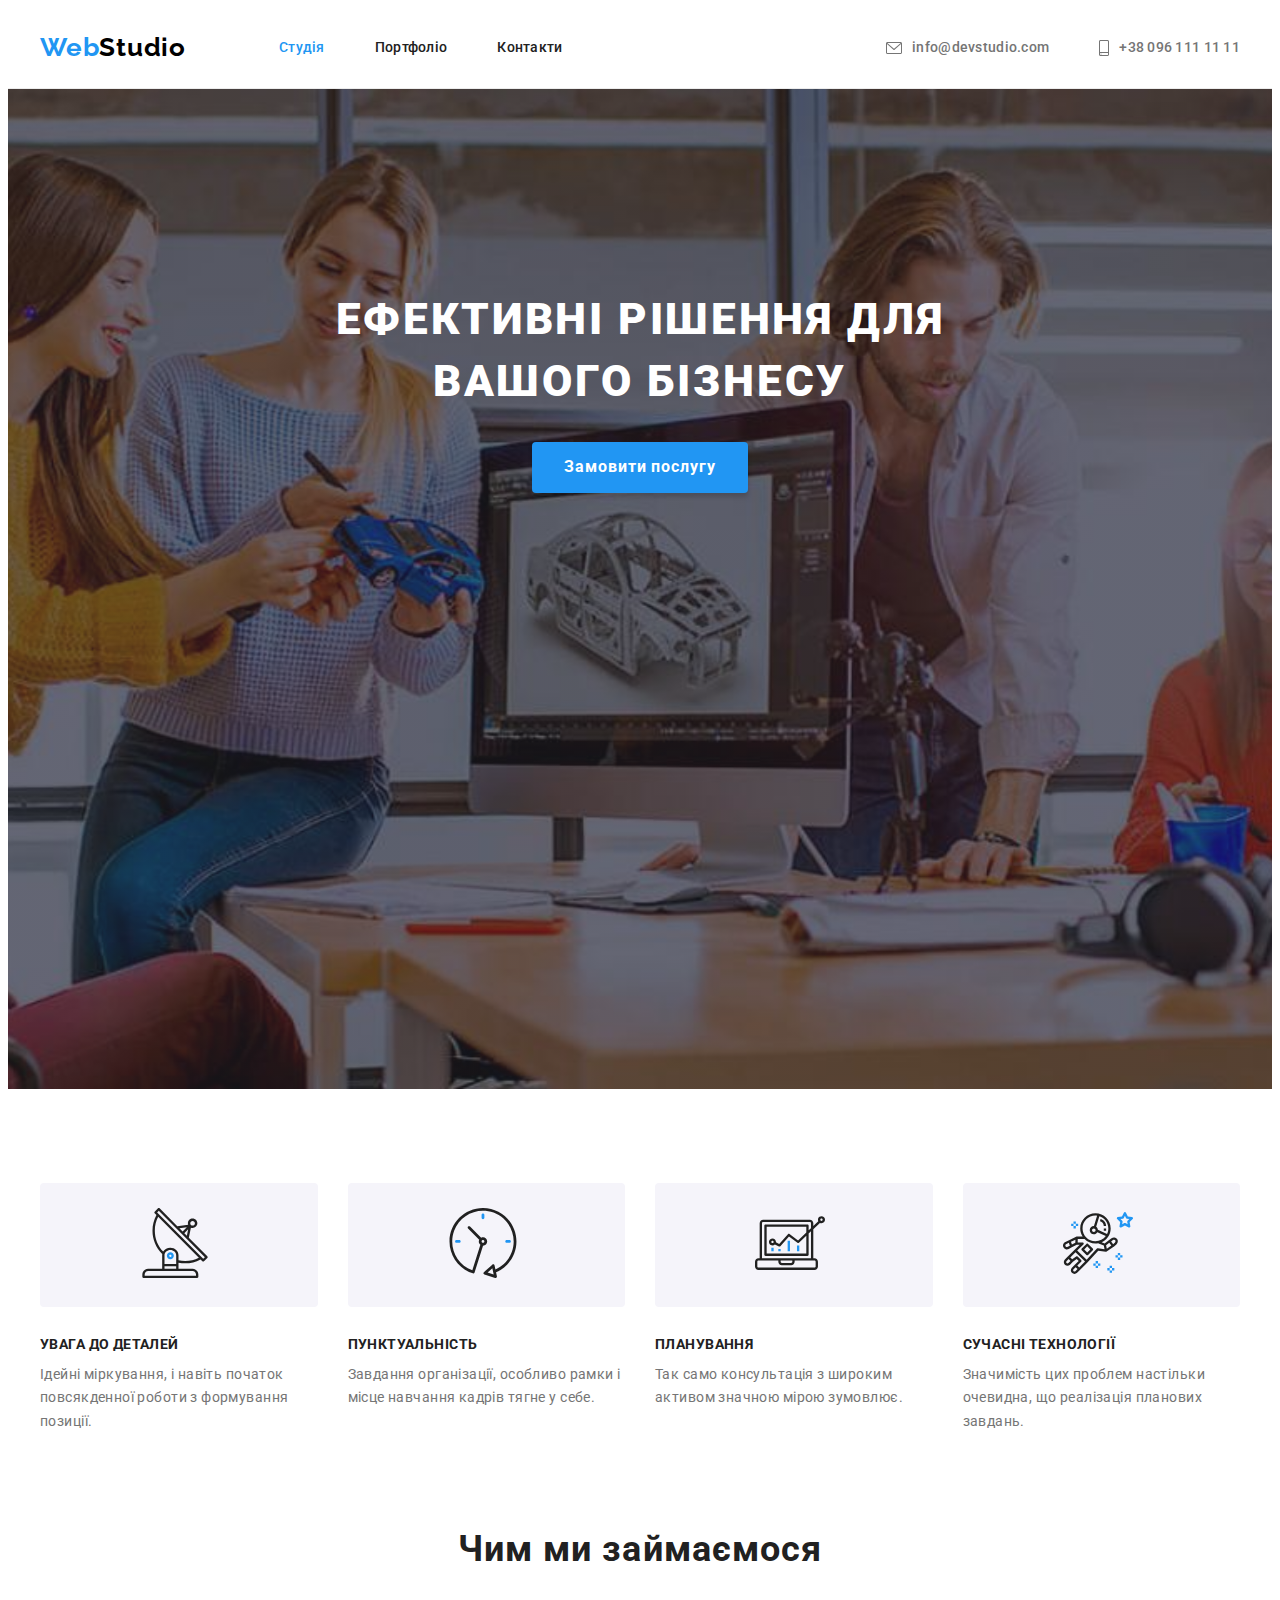
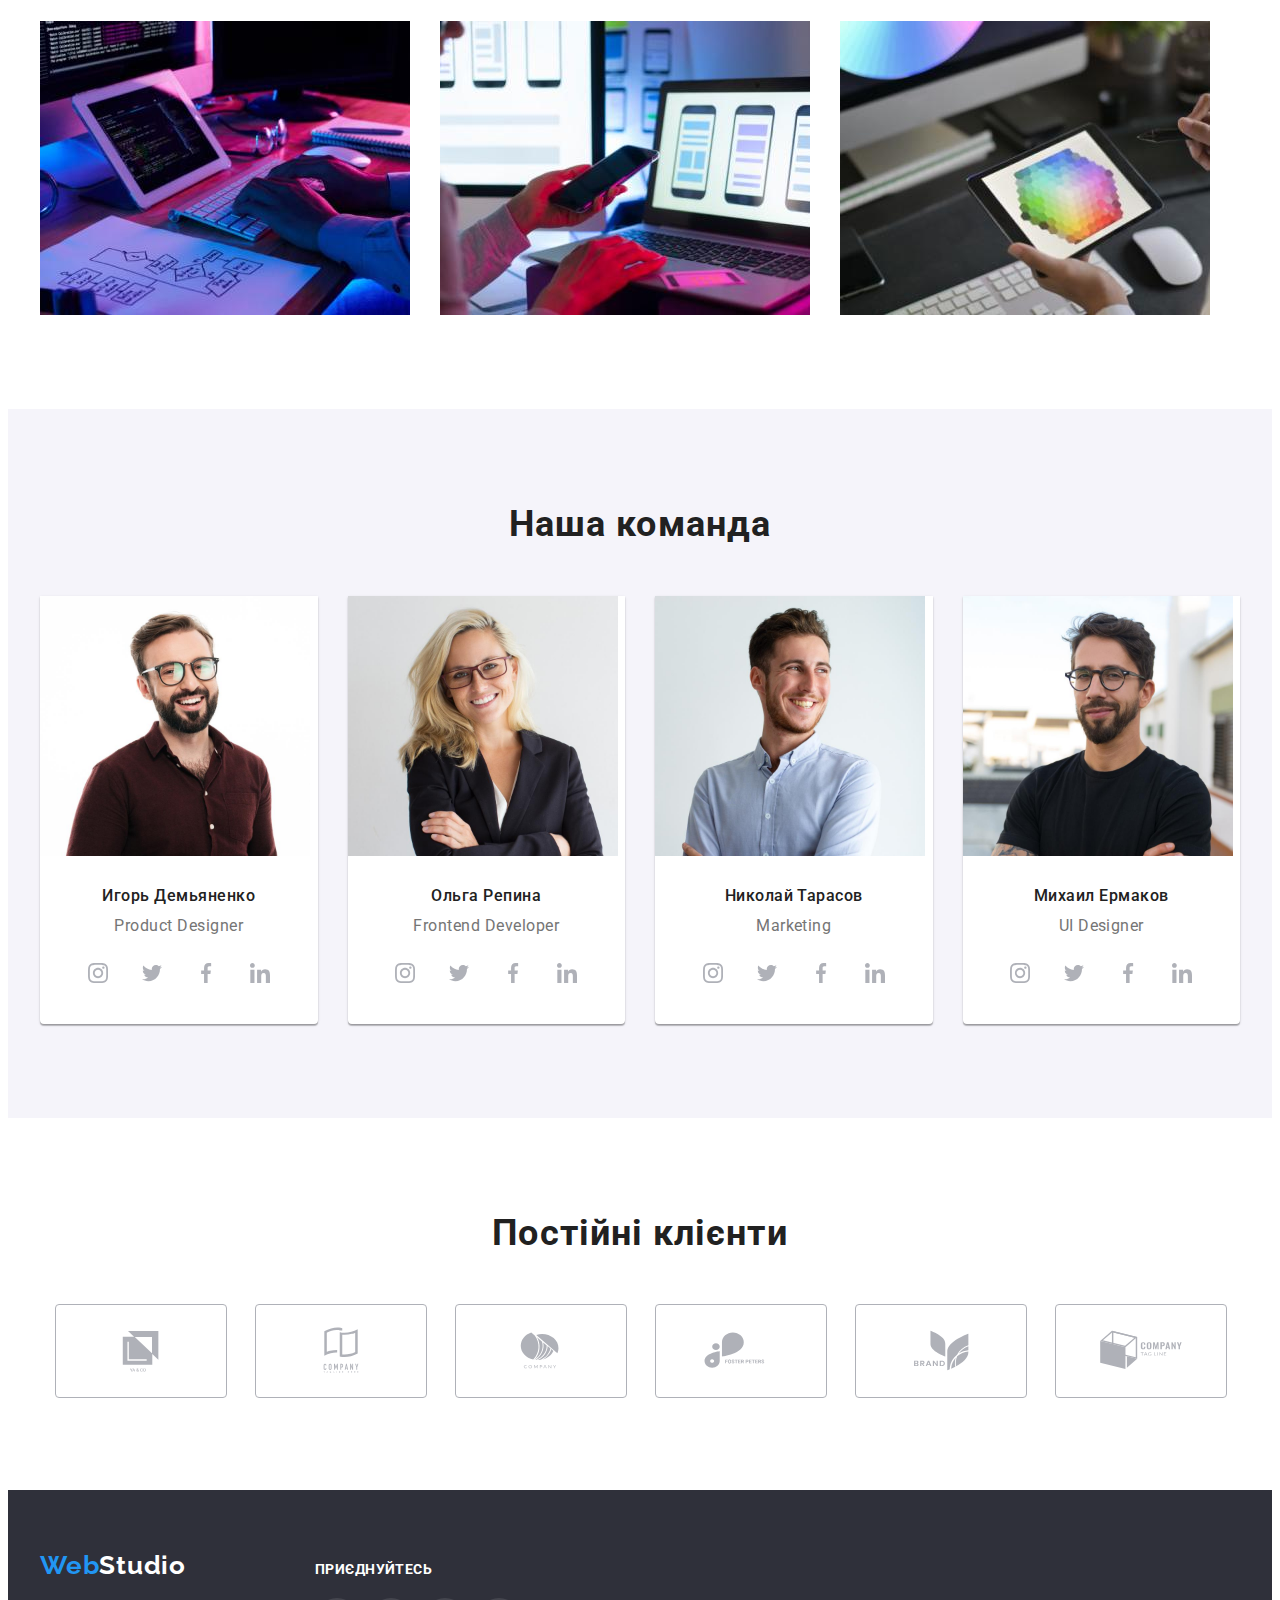
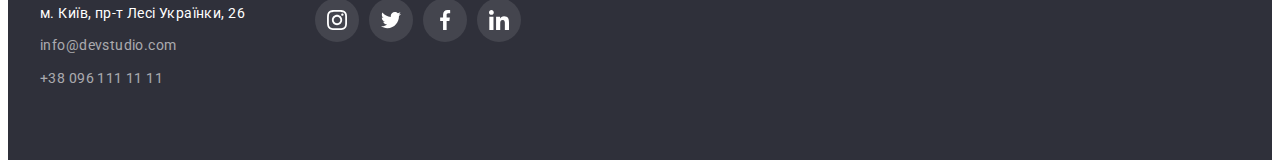
==== index.html @ 6645aae7 "create html+css" ====
<!DOCTYPE html>
<html lang="uk">
  <head>
    <meta charset="UTF-8" />
    <meta http-equiv="X-UA-Compatible" content="IE=edge" />
    <meta name="viewport" content="width=device-width, initial-scale=1.0" />
    <title>Веб студия</title>
    <link rel="preconnect" href="https://fonts.googleapis.com" />
    <link rel="preconnect" href="https://fonts.gstatic.com" crossorigin />
    <link
      href="https://fonts.googleapis.com/css2?family=Raleway:wght@700&family=Roboto:wght@400;500;700;900&display=swap"
      rel="stylesheet"
    />
    <link
      rel="stylesheet"
      href="https://cdnjs.cloudflare.com/ajax/libs/modern-normalize/1.1.0/modern-normalize.min.css"
      integrity="sha512-wpPYUAdjBVSE4KJnH1VR1HeZfpl1ub8YT/NKx4PuQ5NmX2tKuGu6U/JRp5y+Y8XG2tV+wKQpNHVUX03MfMFn9Q=="
      crossorigin="anonymous"
      referrerpolicy="no-referrer"
    />
    <link rel="stylesheet" href="./css/styles.css" />
  </head>
  <body>
    <header class="header">
      <div class="header-box container">
        <nav class="header-nav">
          <a class="header-logo link" href="./index.html" lang="en"
            ><span class="logo-text">Web</span>Studio</a
          >
          <ul class="nav-list list">
            <li class="nav-item">
              <a class="nav-link current link" href="./index.html">Студія</a>
            </li>
            <li class="nav-item"><a class="nav-link link" href="./portfolio.html">Портфоліо</a></li>
            <li class="nav-item"><a class="nav-link link" href="#">Контакти</a></li>
          </ul>
        </nav>
        <ul class="header-list list">
          <li class="header-item">
            <a class="header-link link" href="mailto:info@devstudio.com">
              <svg class="header-icon" width="16" height="12">
                <use href="./images/icons_sprite.svg#mail"></use></svg
              >info@devstudio.com</a
            >
          </li>
          <li class="header-item">
            <a class="header-link link" href="tel:+380961111111"
              ><svg class="header-icon" width="10" height="16">
                <use href="./images/icons_sprite.svg#phone"></use></svg
              >+38 096 111 11 11</a
            >
          </li>
        </ul>
      </div>
    </header>

    <main>
      <section class="hero section">
        <div class="container">
          <h1 class="hero-title">Ефективні рішення для вашого бізнесу</h1>
          <button class="hero-button" type="button">Замовити послугу</button>
        </div>
      </section>

      <section class="features section">
        <div class="container">
          <h2 class="visually-hidden">Особливості студії</h2>
          <ul class="features-list list">
            <li class="features-item">
              <div class="fearutes-icon-box">
                <svg class="features-icon" width="70" height="70">
                  <use href="./images/icons_sprite.svg#antenna"></use>
                </svg>
              </div>
              <h3 class="features-title">Увага до деталей</h3>
              <p class="features-text">
                Ідейні міркування, і навіть початок повсякденної роботи з формування позиції.
              </p>
            </li>
            <li class="features-item">
              <div class="fearutes-icon-box">
                <svg class="features-icon" width="70" height="70">
                  <use href="./images/icons_sprite.svg#clock"></use>
                </svg>
              </div>
              <h3 class="features-title">Пунктуальність</h3>
              <p class="features-text">
                Завдання організації, особливо рамки і місце навчання кадрів тягне у себе.
              </p>
            </li>
            <li class="features-item">
              <div class="fearutes-icon-box">
                <svg class="features-icon" width="70" height="70">
                  <use href="./images/icons_sprite.svg#diagram"></use>
                </svg>
              </div>
              <h3 class="features-title">Планування</h3>
              <p class="features-text">
                Так само консультація з широким активом значною мірою зумовлює.
              </p>
            </li>
            <li class="features-item">
              <div class="fearutes-icon-box">
                <svg class="features-icon" width="70" height="70">
                  <use href="./images/icons_sprite.svg#astronaut"></use>
                </svg>
              </div>
              <h3 class="features-title">Сучасні технології</h3>
              <p class="features-text">
                Значимість цих проблем настільки очевидна, що реалізація планових завдань.
              </p>
            </li>
          </ul>
        </div>
      </section>

      <section class="works section">
        <div class="container">
          <h2 class="works-title">Чим ми займаємося</h2>
          <ul class="works-list list">
            <li class="works-item">
              <img
                class="works-img"
                src="./images/box1.jpg"
                alt="Програміст працює за своїм столом в офісі"
                width="370"
                height="294"
              />
            </li>
            <li class="works-item">
              <img
                class="works-img"
                src="./images/box2.jpg"
                alt="Дизайнер розробляє програму для смартфонів"
                width="370"
                height="294"
              />
            </li>
            <li class="works-item">
              <img
                class="works-img"
                src="./images/box3.jpg"
                alt="Дизайнер працює над вибором кольору на планшеті"
                width="370"
                height="294"
              />
            </li>
          </ul>
        </div>
      </section>

      <section class="team section">
        <div class="container">
          <h2 class="team-title">Наша команда</h2>
          <ul class="team-list list">
            <li class="team-item">
              <img
                class="card-img"
                src="./images/team_card1.jpg"
                alt="Член команди - Product Designer"
                width="270"
                height="260"
              />
              <div class="team-box">
                <h3 class="card-title">Игорь Демьяненко</h3>
                <p class="card-text" lang="en">Product Designer</p>
                <ul class="soc-list list">
                  <li class="soc-item">
                    <a
                      href="https://www.instagram.com/"
                      class="soc-link link"
                      target="_blank"
                      rel="noopener nofollow noreferrer"
                      aria-label="Instagram"
                    >
                      <svg class="soc-icon" width="20" height="20">
                        <use href="./images/icons_sprite.svg#instagram"></use>
                      </svg>
                    </a>
                  </li>
                  <li class="soc-item">
                    <a
                      href="https://twitter.com/"
                      class="soc-link link"
                      target="_blank"
                      rel="noopener nofollow noreferrer"
                      aria-label="Twitter"
                    >
                      <svg class="soc-icon" width="20" height="20">
                        <use href="./images/icons_sprite.svg#twitter"></use>
                      </svg>
                    </a>
                  </li>
                  <li class="soc-item">
                    <a
                      href="https://www.facebook.com/"
                      class="soc-link link"
                      target="_blank"
                      rel="noopener nofollow noreferrer"
                      aria-label="Facebook"
                    >
                      <svg class="soc-icon" width="20" height="20">
                        <use href="./images/icons_sprite.svg#facebook"></use>
                      </svg>
                    </a>
                  </li>
                  <li class="soc-item">
                    <a
                      href="https://ua.linkedin.com/"
                      class="soc-link link"
                      target="_blank"
                      rel="noopener nofollow noreferrer"
                      aria-label="Linkedin"
                    >
                      <svg class="soc-icon" width="20" height="20">
                        <use href="./images/icons_sprite.svg#linkedin"></use>
                      </svg>
                    </a>
                  </li>
                </ul>
              </div>
            </li>
            <li class="team-item">
              <img
                class="card-img"
                src="./images/team_card2.jpg"
                alt="Член команди - Frontend Developer"
                width="270"
                height="260"
              />
              <div class="team-box">
                <h3 class="card-title">Ольга Репина</h3>
                <p class="card-text" lang="en">Frontend Developer</p>
                <ul class="soc-list list">
                  <li class="soc-item">
                    <a
                      href="https://www.instagram.com/"
                      class="soc-link link"
                      target="_blank"
                      rel="noopener nofollow noreferrer"
                      aria-label="Instagram"
                    >
                      <svg class="soc-icon" width="20" height="20">
                        <use href="./images/icons_sprite.svg#instagram"></use>
                      </svg>
                    </a>
                  </li>
                  <li class="soc-item">
                    <a
                      href="https://twitter.com/"
                      class="soc-link link"
                      target="_blank"
                      rel="noopener nofollow noreferrer"
                      aria-label="Twitter"
                    >
                      <svg class="soc-icon" width="20" height="20">
                        <use href="./images/icons_sprite.svg#twitter"></use>
                      </svg>
                    </a>
                  </li>
                  <li class="soc-item">
                    <a
                      href="https://www.facebook.com/"
                      class="soc-link link"
                      target="_blank"
                      rel="noopener nofollow noreferrer"
                      aria-label="Facebook"
                    >
                      <svg class="soc-icon" width="20" height="20">
                        <use href="./images/icons_sprite.svg#facebook"></use>
                      </svg>
                    </a>
                  </li>
                  <li class="soc-item">
                    <a
                      href="https://ua.linkedin.com/"
                      class="soc-link link"
                      target="_blank"
                      rel="noopener nofollow noreferrer"
                      aria-label="Linkedin"
                    >
                      <svg class="soc-icon" width="20" height="20">
                        <use href="./images/icons_sprite.svg#linkedin"></use>
                      </svg>
                    </a>
                  </li>
                </ul>
              </div>
            </li>
            <li class="team-item">
              <img
                class="card-img"
                src="./images/team_card3.jpg"
                alt="Член команди - Marketing"
                width="270"
                height="260"
              />
              <div class="team-box">
                <h3 class="card-title">Николай Тарасов</h3>
                <p class="card-text" lang="en">Marketing</p>
                <ul class="soc-list list">
                  <li class="soc-item">
                    <a
                      href="https://www.instagram.com/"
                      class="soc-link link"
                      target="_blank"
                      rel="noopener nofollow noreferrer"
                      aria-label="Instagram"
                    >
                      <svg class="soc-icon" width="20" height="20">
                        <use href="./images/icons_sprite.svg#instagram"></use>
                      </svg>
                    </a>
                  </li>
                  <li class="soc-item">
                    <a
                      href="https://twitter.com/"
                      class="soc-link link"
                      target="_blank"
                      rel="noopener nofollow noreferrer"
                      aria-label="Twitter"
                    >
                      <svg class="soc-icon" width="20" height="20">
                        <use href="./images/icons_sprite.svg#twitter"></use>
                      </svg>
                    </a>
                  </li>
                  <li class="soc-item">
                    <a
                      href="https://www.facebook.com/"
                      class="soc-link link"
                      target="_blank"
                      rel="noopener nofollow noreferrer"
                      aria-label="Facebook"
                    >
                      <svg class="soc-icon" width="20" height="20">
                        <use href="./images/icons_sprite.svg#facebook"></use>
                      </svg>
                    </a>
                  </li>
                  <li class="soc-item">
                    <a
                      href="https://ua.linkedin.com/"
                      class="soc-link link"
                      target="_blank"
                      rel="noopener nofollow noreferrer"
                      aria-label="Linkedin"
                    >
                      <svg class="soc-icon" width="20" height="20">
                        <use href="./images/icons_sprite.svg#linkedin"></use>
                      </svg>
                    </a>
                  </li>
                </ul>
              </div>
            </li>
            <li class="team-item">
              <img
                class="card-img"
                src="./images/team_card4.jpg"
                alt="Член команди - UI Designer"
                width="270"
                height="260"
              />
              <div class="team-box">
                <h3 class="card-title">Михаил Ермаков</h3>
                <p class="card-text" lang="en">UI Designer</p>
                <ul class="soc-list list">
                  <li class="soc-item">
                    <a
                      href="https://www.instagram.com/"
                      class="soc-link link"
                      target="_blank"
                      rel="noopener nofollow noreferrer"
                      aria-label="Instagram"
                    >
                      <svg class="soc-icon" width="20" height="20">
                        <use href="./images/icons_sprite.svg#instagram"></use>
                      </svg>
                    </a>
                  </li>
                  <li class="soc-item">
                    <a
                      href="https://twitter.com/"
                      class="soc-link link"
                      target="_blank"
                      rel="noopener nofollow noreferrer"
                      aria-label="Twitter"
                    >
                      <svg class="soc-icon" width="20" height="20">
                        <use href="./images/icons_sprite.svg#twitter"></use>
                      </svg>
                    </a>
                  </li>
                  <li class="soc-item">
                    <a
                      href="https://www.facebook.com/"
                      class="soc-link link"
                      target="_blank"
                      rel="noopener nofollow noreferrer"
                      aria-label="Facebook"
                    >
                      <svg class="soc-icon" width="20" height="20">
                        <use href="./images/icons_sprite.svg#facebook"></use>
                      </svg>
                    </a>
                  </li>
                  <li class="soc-item">
                    <a
                      href="https://ua.linkedin.com/"
                      class="soc-link link"
                      target="_blank"
                      rel="noopener nofollow noreferrer"
                      aria-label="Linkedin"
                    >
                      <svg class="soc-icon" width="20" height="20">
                        <use href="./images/icons_sprite.svg#linkedin"></use>
                      </svg>
                    </a>
                  </li>
                </ul>
              </div>
            </li>
          </ul>
        </div>
      </section>

      <section class="clients section">
        <div class="container">
          <h2 class="clients-title">Постійні клієнти</h2>
          <ul class="clients-list list">
            <li class="clients-item">
              <a href="" class="clients-link link">
                <svg class="clients-icon" width="170" height="92">
                  <use href="./images/icons_sprite.svg#logo_company_1"></use>
                </svg>
              </a>
            </li>
            <li class="clients-item">
              <a href="" class="clients-link link">
                <svg class="clients-icon" width="170" height="92">
                  <use href="./images/icons_sprite.svg#logo_company_2"></use>
                </svg>
              </a>
            </li>
            <li class="clients-item">
              <a href="" class="clients-link link">
                <svg class="clients-icon" width="170" height="92">
                  <use href="./images/icons_sprite.svg#logo_company_3"></use>
                </svg>
              </a>
            </li>
            <li class="clients-item">
              <a href="" class="clients-link link">
                <svg class="clients-icon" width="170" height="92">
                  <use href="./images/icons_sprite.svg#logo_company_4"></use>
                </svg>
              </a>
            </li>
            <li class="clients-item">
              <a href="" class="clients-link link">
                <svg class="clients-icon" width="170" height="92">
                  <use href="./images/icons_sprite.svg#logo_company_5"></use>
                </svg>
              </a>
            </li>
            <li class="clients-item">
              <a href="" class="clients-link link">
                <svg class="clients-icon" width="170" height="92">
                  <use href="./images/icons_sprite.svg#logo_company_6"></use>
                </svg>
              </a>
            </li>
          </ul>
        </div>
      </section>
    </main>

    <footer class="footer">
      <div class="container">
        <div class="footer-box-info">
          <a class="footer-logo link" href="./index.html" lang="en"
            ><span class="logo-text">Web</span>Studio</a
          >
          <address class="address">
            <ul class="address-list list">
              <li class="address-item">
                <a
                  class="address-link link"
                  href="https://goo.gl/maps/3rtRQ8NqnFvh8g3G8"
                  target="_blank"
                  rel="noopener nofollow noreferrer"
                  >м. Київ, пр-т Лесі Українки, 26</a
                >
              </li>
              <li class="address-item">
                <a class="footer-link link" href="mailto:info@devstudio.com">info@devstudio.com</a>
              </li>
              <li class="address-item">
                <a class="footer-link link" href="tel:+380961111111">+38 096 111 11 11</a>
              </li>
            </ul>
          </address>
        </div>
        <div class="footer-box-soc">
          <b class="footer-text">Приєднуйтесь</b>
          <ul class="footer-soc-list list">
            <li class="footer-soc-item">
              <a
                href="https://www.instagram.com/"
                class="footer-soc-link link"
                target="_blank"
                rel="noopener nofollow noreferrer"
                aria-label="Instagram"
              >
                <svg class="footer-icon" width="20" height="20">
                  <use href="./images/icons_sprite.svg#instagram"></use>
                </svg>
              </a>
            </li>
            <li class="footer-soc-item">
              <a
                href="https://twitter.com/"
                class="footer-soc-link link"
                target="_blank"
                rel="noopener nofollow noreferrer"
                aria-label="Twitter"
              >
                <svg class="footer-icon" width="20" height="20">
                  <use href="./images/icons_sprite.svg#twitter"></use>
                </svg>
              </a>
            </li>
            <li class="footer-soc-item">
              <a
                href="https://www.facebook.com/"
                class="footer-soc-link link"
                target="_blank"
                rel="noopener nofollow noreferrer"
                aria-label="Facebook"
              >
                <svg class="footer-icon" width="20" height="20">
                  <use href="./images/icons_sprite.svg#facebook"></use>
                </svg>
              </a>
            </li>
            <li class="footer-soc-item">
              <a
                href="https://ua.linkedin.com/"
                class="footer-soc-link link"
                target="_blank"
                rel="noopener nofollow noreferrer"
                aria-label="Linkedin"
              >
                <svg class="footer-icon" width="20" height="20">
                  <use href="./images/icons_sprite.svg#linkedin"></use>
                </svg>
              </a>
            </li>
          </ul>
        </div>
      </div>
    </footer>
  </body>
</html>
---- css/styles.css ----
:root {
  --primary-color-text: #757575;
  --secondary-color-text: #212121;
  --accent-color: #2196f3;
  --hero-color-text: #ffffff;
  --header-logo-text: #000000;
  --footer-text: rgba(255, 255, 255, 0.6);
  --primary-bgc: #ffffff;
  --secondary-bgc: #2f303a;
  --button-bgc-focus: #188ce8;
  --button-bgc: #f5f4fa;
  --border-color: #eeeeee;
  --header-border-color: #ececec;
  --bgc-icons: #f5f4fa;
  --color-soc: #afb1b8;
  --color-gradient: rgba(47, 48, 58, 0.4);
}

/* ---------------------general selector------------------ */

body {
  font-family: 'Roboto', sans-serif;
  color: var(--primary-color-text);
  background-color: var(--primary-bgc);
}

h1,
h2,
h3,
h4,
h5,
h5,
p {
  margin: 0;
}

img {
  display: block;
  max-width: 100%;
  height: auto;
}

.list {
  list-style: none;
  margin: 0;
  padding: 0;
}

.link {
  text-decoration: none;
}

.container {
  width: 1200px;
  margin: 0 auto;
  padding: 0 15px;
}

.section {
  padding: 94px 0;
}

/* ---------------------------index---------------- */

/* ---------------------------Header----------------*/

.header {
  border-bottom: 1px solid var(--header-border-color);
}

.header-box {
  display: flex;
  align-items: center;
}

.header-nav {
  display: flex;
  align-items: center;
}

.header-logo {
  padding-top: 24px;
  padding-bottom: 25px;
  margin-right: 93px;

  font-family: 'Raleway', sans-serif;
  font-weight: 700;
  font-size: 26px;
  line-height: 1.2;
  letter-spacing: 0.03em;

  color: var(--header-logo-text);
}

.logo-text {
  color: var(--accent-color);
}

.nav-list {
  display: flex;
}

.nav-item:not(:last-child),
.header-item:not(:last-child) {
  margin-right: 50px;
}

.nav-link {
  display: block;
  padding-top: 32px;
  padding-bottom: 32px;

  font-weight: 500;
  font-size: 14px;
  line-height: 1.1;
  letter-spacing: 0.02em;

  color: var(--secondary-color-text);
}

.header-list {
  display: flex;
  margin-left: auto;
}

.header-link {
  display: flex;
  align-items: center;
  padding-top: 32px;
  padding-bottom: 32px;

  font-weight: 500;
  font-size: 14px;
  line-height: 1.1;
  letter-spacing: 0.02em;
  color: var(--primary-color-text);
}

.header-icon {
  margin-right: 10px;
  fill: currentColor;
}

.nav-link:focus,
.nav-link:hover,
.current,
.header-link:focus,
.header-link:hover,
.footer-link:focus,
.footer-link:hover,
.address-link:focus,
.address-link:hover {
  color: var(--accent-color);
  fill: var(--accent-color);
}

/* --------------------------main-------------------- */

/* ----------------------section hero----------------- */

.hero {
  max-width: 1600px;
  height: 600px;
  margin-left: auto;
  margin-right: auto;
  padding: 200px 0;
  text-align: center;

  background-color: var(--secondary-bgc);
  background-image: linear-gradient(var(--color-gradient), var(--color-gradient)),
    url(../images/hero_backgroung.jpg);
  background-repeat: no-repeat;
  background-position: center;
  background-size: cover;
}

.hero-title {
  display: block;
  margin: 0 auto 30px;
  width: 696px;

  font-weight: 900;
  font-size: 44px;
  line-height: 1.4;
  letter-spacing: 0.06em;
  text-transform: uppercase;

  color: var(--hero-color-text);
}

.hero-button {
  padding: 10px 32px;

  font-family: inherit;
  font-weight: 700;
  font-size: 16px;
  line-height: 1.9;
  letter-spacing: 0.06em;

  color: var(--hero-color-text);
  background-color: var(--accent-color);
  box-shadow: 0px 4px 4px rgba(0, 0, 0, 0.15);
  border-radius: 4px;
  border: none;
  cursor: pointer;
}
.hero-button:hover,
.hero-button:focus {
  background-color: var(--button-bgc-focus);
}

/* --------------------section features ------------------*/

.visually-hidden {
  position: absolute;
  width: 1px;
  height: 1px;
  margin: -1px;
  border: 0;
  padding: 0;
  white-space: nowrap;
  clip-path: inset(100%);
  clip: rect(0 0 0 0);
  overflow: hidden;
}

.features-list {
  display: flex;
  width: 100%;
}

.features-item {
  flex-basis: calc((100% - 3 * 30px) / 4);
}

.features-item:not(:last-child) {
  margin-right: 30px;
}

.fearutes-icon-box {
  padding: 25px 100px;
  margin-bottom: 30px;

  background-color: var(--bgc-icons);
  border-radius: 4px;
}

.features-title {
  margin: 0 0 10px 0;

  font-size: 14px;
  line-height: 1.1;
  letter-spacing: 0.03em;
  text-transform: uppercase;

  color: var(--secondary-color-text);
}

.features-text {
  font-size: 14px;
  line-height: 1.7;
  letter-spacing: 0.03em;
}

/* -------------------------section works------------------ */

.works.section {
  padding-top: 0;
}

.works-title {
  margin: 0 0 50px 0;

  font-size: 36px;
  line-height: 1.2;
  text-align: center;
  letter-spacing: 0.03em;

  color: var(--secondary-color-text);
}

.works-list {
  display: flex;
  column-gap: 30px;
}

/* -------------------------section team-------------------- */

.team {
  background-color: #f5f4fa;
}

.team-title {
  margin: 0 0 50px 0;

  font-size: 36px;
  line-height: 1.2;
  text-align: center;
  letter-spacing: 0.03em;

  color: var(--secondary-color-text);
}

.team-list {
  display: flex;
  width: 100%;
  gap: 30px;
}

.team-item {
  flex-basis: calc((100% - 3 * 30px) / 4);
  height: 428px;

  text-align: center;
  box-shadow: 0px 1px 3px rgba(0, 0, 0, 0.12), 0px 1px 1px rgba(0, 0, 0, 0.14),
    0px 2px 1px rgba(0, 0, 0, 0.2);
  border-radius: 0px 0px 4px 4px;

  background-color: var(--primary-bgc);
}

.team-box {
  padding-top: 30px;
  padding-bottom: 30px;
}

.card-title {
  margin-bottom: 10px;

  font-weight: 500;
  font-size: 16px;
  line-height: 1.2;
  letter-spacing: 0.03em;

  color: var(--secondary-color-text);
}

.card-text {
  margin-bottom: 16px;
  font-size: 16px;
  line-height: 1.2;
  letter-spacing: 0.03em;
}

.soc-list {
  display: flex;
  justify-content: center;
  gap: 10px;
}

.soc-item {
  width: 44px;
  height: 44px;
}

.soc-link {
  display: flex;
  justify-content: center;
  align-items: center;
  width: 100%;
  height: 100%;
  border-radius: 50%;
  color: var(--color-soc);
}

.soc-icon {
  fill: currentColor;
}

.soc-link:hover,
.soc-link:focus {
  background-color: var(--accent-color);
  color: var(--hero-color-text);
}

/* -------------------------section clients------------------ */

.clients-title {
  margin-bottom: 50px;

  font-weight: 700;
  font-size: 36px;
  line-height: 1.17;
  text-align: center;
  letter-spacing: 0.03em;

  color: var(--secondary-color-text);
}

.clients-list {
  display: flex;
  justify-content: center;
  gap: 30px;
}

.clients-item {
  width: 170px;
  height: 92px;
}

.clients-link {
  display: flex;
  justify-content: center;
  align-items: center;
  width: 100%;
  height: 100%;
  color: var(--color-soc);
  border: 1px solid var(--color-soc);
  border-radius: 4px;
}

.clients-icon {
  fill: currentColor;
}

.clients-link:hover,
.clients-link:focus {
  color: var(--accent-color);
  border: 1px solid var(--accent-color);
}

/*------------------------------Footer---------------------*/

.footer {
  padding-top: 60px;
  padding-bottom: 60px;
  background-color: var(--secondary-bgc);
}

.footer > .container {
  display: flex;
  align-items: baseline;
}

.footer-box-info {
  margin-right: 70px;
}

.footer-logo {
  display: inline-block;
  margin-bottom: 20px;

  font-family: 'Raleway', sans-serif;
  font-weight: 700;
  font-size: 26px;
  line-height: 1.2;
  letter-spacing: 0.03em;

  color: var(--hero-color-text);
}

.address {
  font-style: normal;
  font-size: 14px;
  line-height: 1.7;
  letter-spacing: 0.03em;
}

.address-link {
  display: inline-block;
  margin: 0 0 9px 0;

  color: var(--hero-color-text);
}

.footer-link {
  display: inline-block;
  margin: 0 0 9px 0;

  color: var(--footer-text);
}

.footer-text {
  display: inline-block;
  margin-bottom: 20px;

  font-weight: 700;
  font-size: 14px;
  line-height: 1.14;
  letter-spacing: 0.03em;
  text-transform: uppercase;

  color: var(--hero-color-text);
}

.footer-soc-list {
  display: flex;
  justify-content: center;
  gap: 10px;
}

.footer-soc-item {
  width: 44px;
  height: 44px;
}

.footer-soc-link {
  display: flex;
  justify-content: center;
  align-items: center;
  width: 100%;
  height: 100%;
  border-radius: 50%;

  background-color: rgba(255, 255, 255, 0.1);
  color: #ffffff;
}

.footer-icon {
  fill: currentColor;
}

.footer-soc-link:hover,
.footer-soc-link:focus {
  background-color: var(--accent-color);
}

/* --------------------portfolio.html------------------ */

/* --------------------section portfolio------------- */

.portfolio-btn-list {
  display: flex;
  justify-content: center;
  margin-bottom: 50px;
}

.btn-item:not(:last-child) {
  margin-right: 8px;
}

.portfolio-btn {
  padding: 6px 22px;

  font-family: inherit;
  font-weight: 500;
  font-size: 16px;
  line-height: 1.6;
  border-radius: 4px;
  border: none;

  color: var(--secondary-color-text);
  background-color: var(--button-bgc);
  cursor: pointer;
}

.portfolio-btn:focus,
.portfolio-btn:hover,
.current-btn {
  color: var(--hero-color-text);
  background-color: var(--accent-color);
  box-shadow: 0px 3px 1px rgba(0, 0, 0, 0.1), 0px 1px 2px rgba(0, 0, 0, 0.08),
    0px 2px 2px rgba(0, 0, 0, 0.12);
}

.portfolio-card-list {
  display: flex;
  flex-wrap: wrap;
  width: 100%;
  gap: 30px;
}

.portfolio-item {
  flex-basis: calc((100% - 2 * 30px) / 3);
}

.portfolio-link {
  display: block;
}

.portfolio-link:focus,
.portfolio-link:hover {
  box-shadow: 0px 1px 1px rgba(0, 0, 0, 0.12), 0px 4px 4px rgba(0, 0, 0, 0.06),
    1px 4px 6px rgba(0, 0, 0, 0.16);
}

.portfolio-wrap {
  padding: 20px 24px;
  border-bottom: 1px solid var(--border-color);
  border-right: 1px solid var(--border-color);
  border-left: 1px solid var(--border-color);
}

.portfolio-title {
  margin-bottom: 4px;

  font-weight: 700;
  font-size: 18px;
  line-height: 2;
  letter-spacing: 0.06em;

  color: var(--secondary-color-text);
}

.portfolio-text {
  font-weight: 400;
  font-size: 16px;
  line-height: 1.9;

  color: var(--primary-color-text);
}
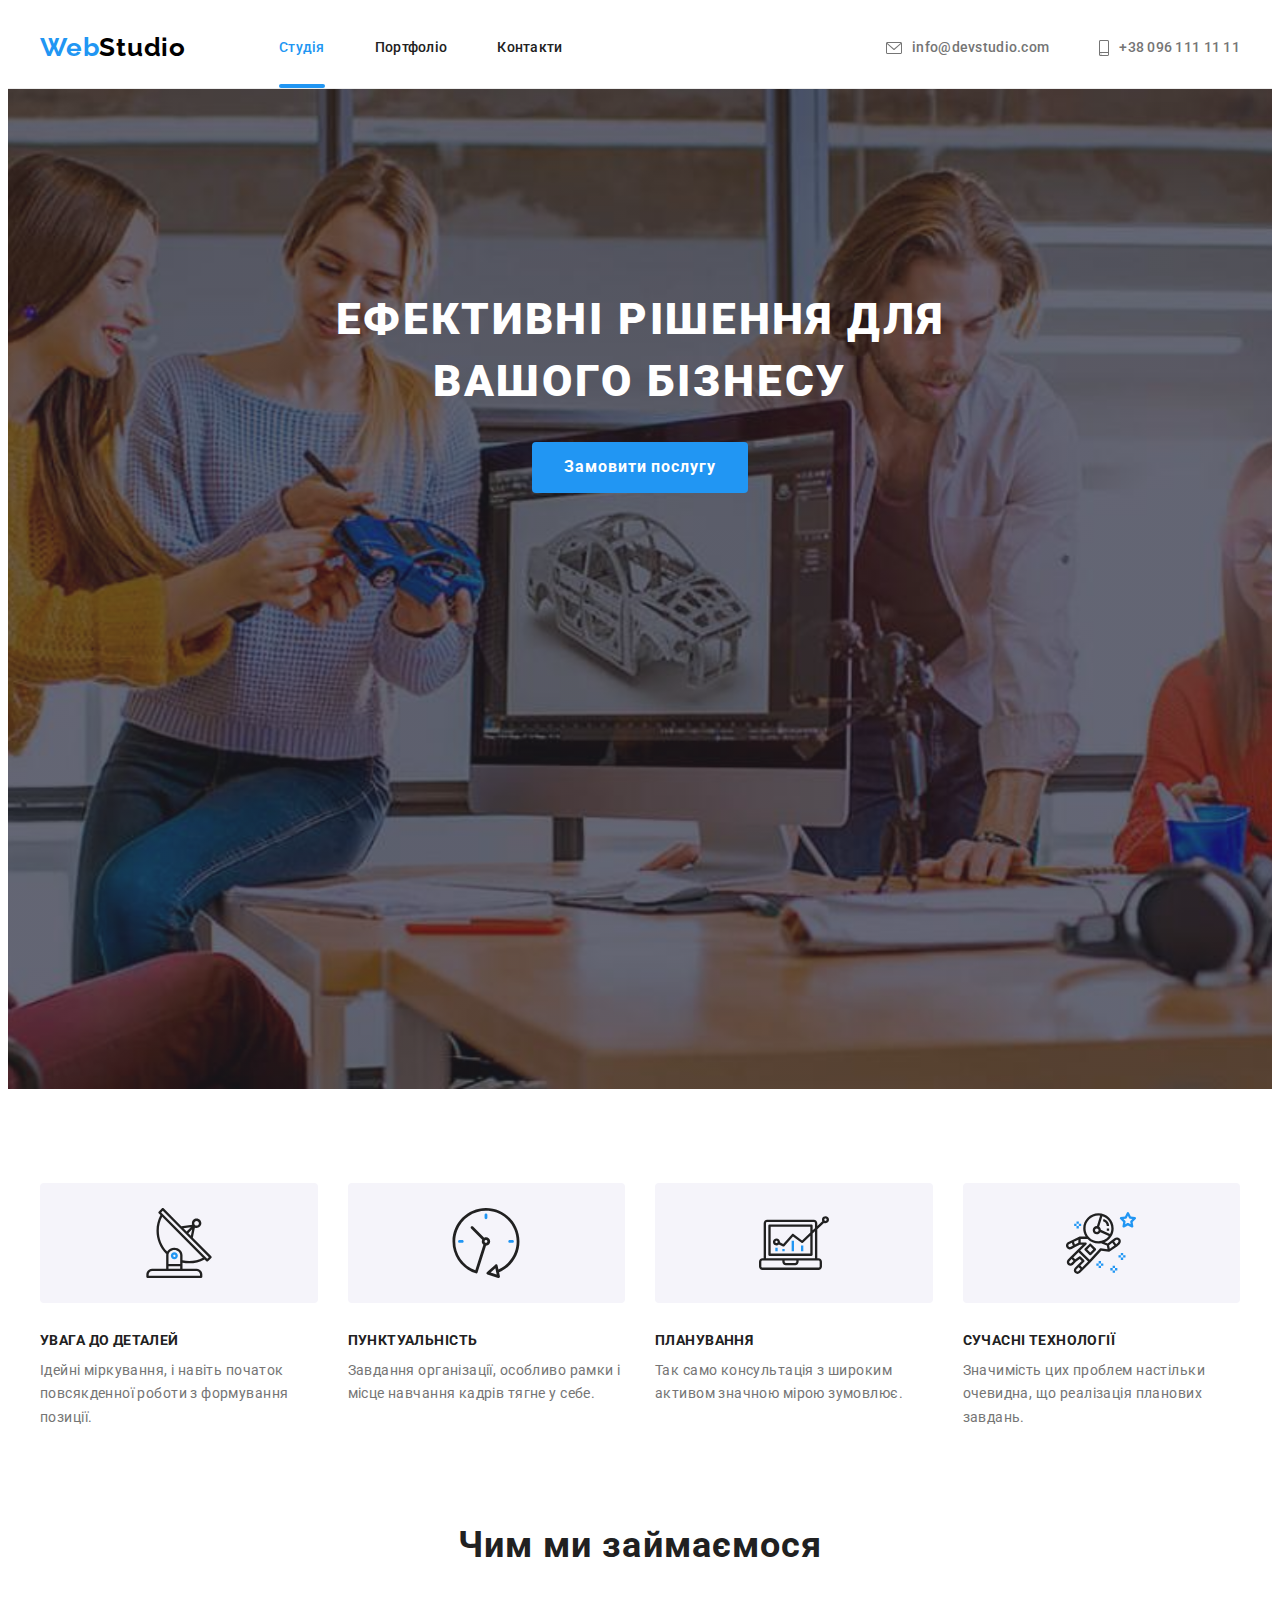
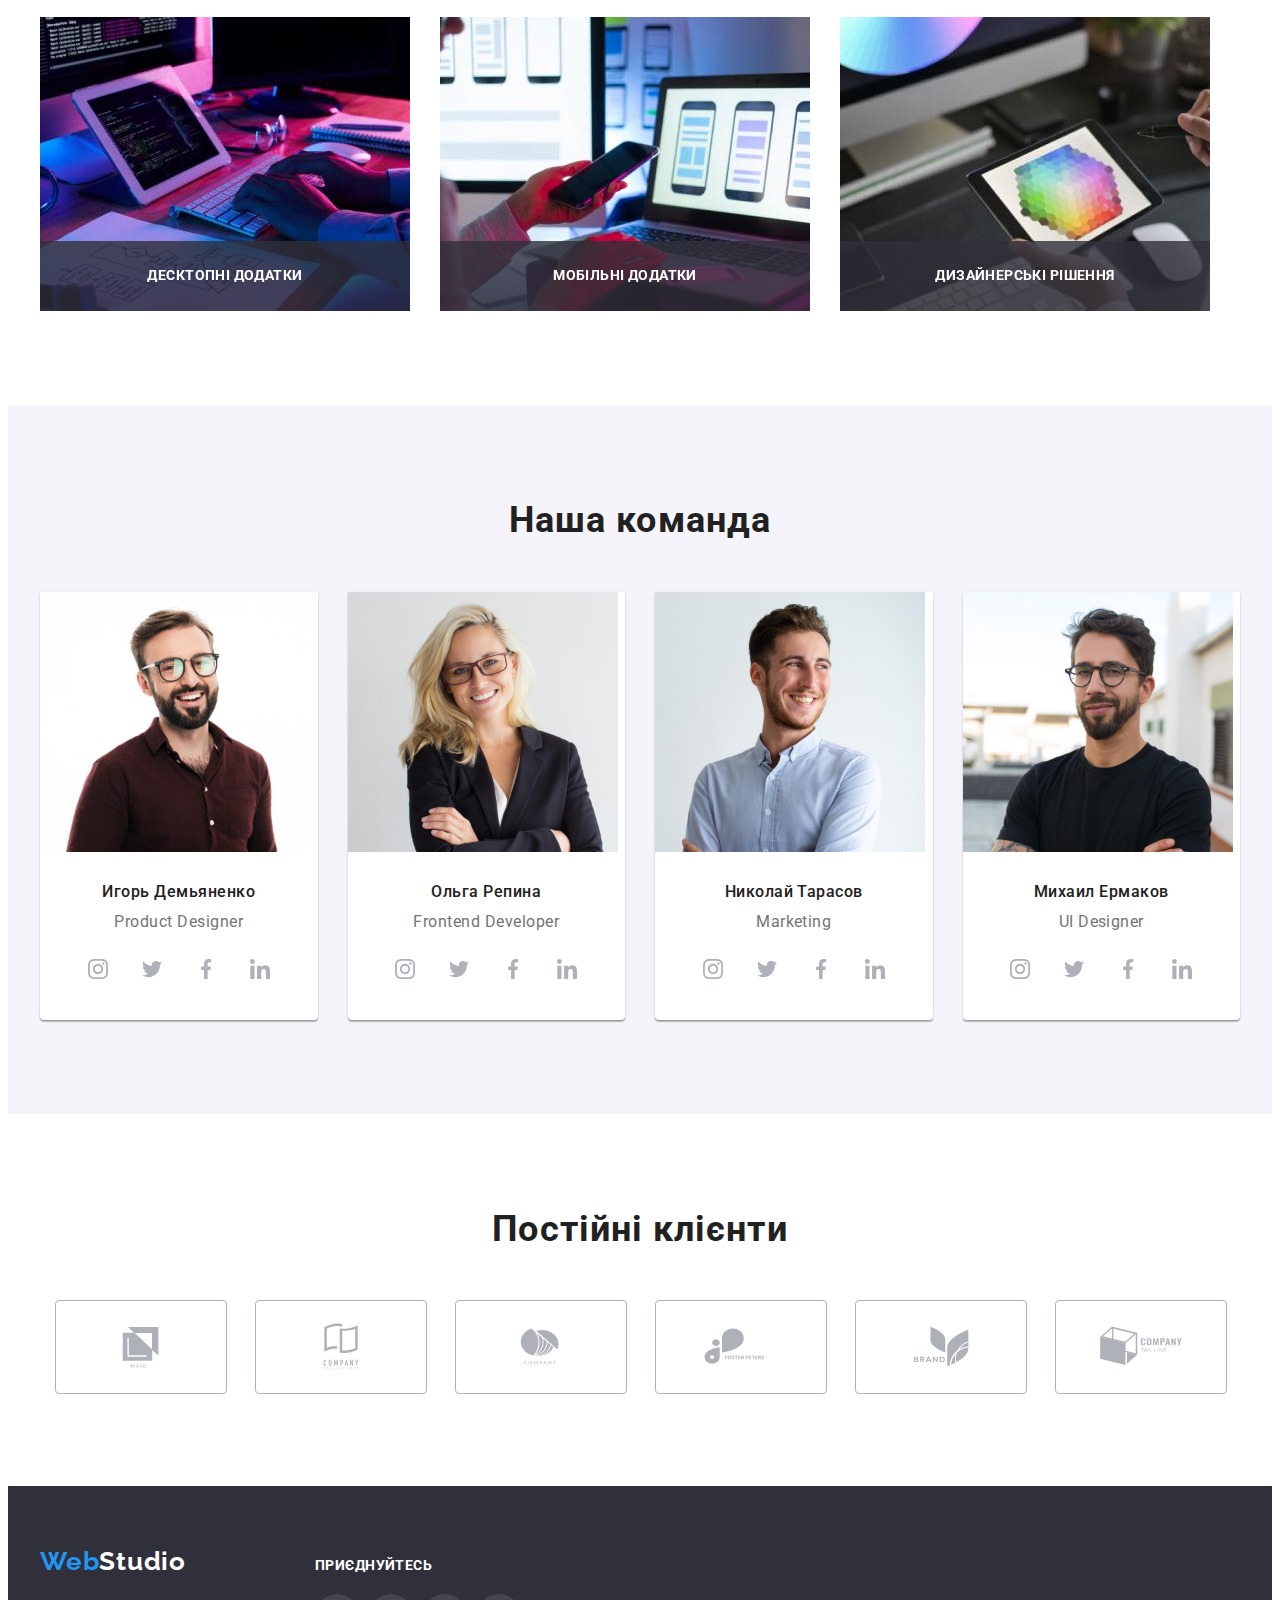
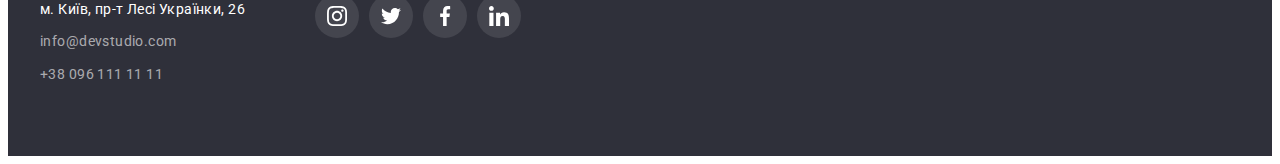
==== commit 1b26eed6: "add animation" ====
--- a/index.html
+++ b/index.html
@@ -58,7 +58,16 @@
       <section class="hero section">
         <div class="container">
           <h1 class="hero-title">Ефективні рішення для вашого бізнесу</h1>
-          <button class="hero-button" type="button">Замовити послугу</button>
+          <button class="hero-button" type="button" data-modal-open>Замовити послугу</button>
+        </div>
+        <div class="backdrop is-hidden" data-modal>
+          <div class="modal">
+            <button class="modal-button" type="button" data-modal-close>
+              <svg class="modal-icon" width="11" height="11">
+                <use href="./images/icons_sprite.svg#close"></use>
+              </svg>
+            </button>
+          </div>
         </div>
       </section>
 
@@ -126,6 +135,7 @@
                 width="370"
                 height="294"
               />
+              <h3 class="works-text">Десктопні додатки</h3>
             </li>
             <li class="works-item">
               <img
@@ -135,6 +145,7 @@
                 width="370"
                 height="294"
               />
+              <h3 class="works-text">Мобільні додатки</h3>
             </li>
             <li class="works-item">
               <img
@@ -144,6 +155,7 @@
                 width="370"
                 height="294"
               />
+              <h3 class="works-text">Дизайнерські рішення</h3>
             </li>
           </ul>
         </div>
@@ -561,5 +573,7 @@
         </div>
       </div>
     </footer>
+
+    <script src="./js/modal.js"></script>
   </body>
 </html>
--- a/css/styles.css
+++ b/css/styles.css
@@ -134,11 +134,47 @@
   line-height: 1.1;
   letter-spacing: 0.02em;
   color: var(--primary-color-text);
+
+  transition: color 250ms cubic-bezier(0.4, 0, 0.2, 1);
 }
 
 .header-icon {
   margin-right: 10px;
+
   fill: currentColor;
+}
+
+.nav-link {
+  position: relative;
+  transition: color 250ms cubic-bezier(0.4, 0, 0.2, 1);
+}
+
+.nav-link::after,
+.current::after {
+  position: absolute;
+  bottom: 0;
+  transition: opacity 250ms cubic-bezier(0.4, 0, 0.2, 1);
+
+  content: '';
+  display: block;
+  width: 100%;
+  height: 4px;
+
+  background-color: var(--accent-color);
+  border-radius: 2px;
+}
+
+.nav-link::after {
+  opacity: 0;
+}
+
+.current::after {
+  opacity: 1;
+}
+
+.nav-link:hover::after,
+.nav-link:focus::after {
+  opacity: 1;
 }
 
 .nav-link:focus,
@@ -164,6 +200,7 @@
   margin-left: auto;
   margin-right: auto;
   padding: 200px 0;
+
   text-align: center;
 
   background-color: var(--secondary-bgc);
@@ -199,14 +236,74 @@
 
   color: var(--hero-color-text);
   background-color: var(--accent-color);
-  box-shadow: 0px 4px 4px rgba(0, 0, 0, 0.15);
+
   border-radius: 4px;
   border: none;
   cursor: pointer;
+
+  transition: box-shadow 250ms cubic-bezier(0.4, 0, 0.2, 1),
+    background-color 250ms cubic-bezier(0.4, 0, 0.2, 1);
 }
 .hero-button:hover,
 .hero-button:focus {
   background-color: var(--button-bgc-focus);
+  box-shadow: 0px 4px 4px rgba(0, 0, 0, 0.15);
+}
+
+.backdrop {
+  position: fixed;
+  top: 0;
+  left: 0;
+  opacity: 1;
+  transition: opacity 250ms cubic-bezier(0.4, 0, 0.2, 1);
+
+  width: 100%;
+  height: 100%;
+
+  background-color: rgba(0, 0, 0, 0.2);
+}
+
+.backdrop.is-hidden {
+  /* visibility: hidden; */
+  opacity: 0;
+  pointer-events: none;
+}
+
+.backdrop.is-hidden .modal {
+  transform: translate(-50%, -50%) scale(0.8);
+}
+
+.modal {
+  position: absolute;
+  top: 50%;
+  left: 50%;
+  transform: translate(-50%, -50%) scale(1);
+  transition: transform 250ms cubic-bezier(0.4, 0, 0.2, 1);
+
+  min-width: 528px;
+  min-height: 581px;
+
+  background-color: var(--primary-bgc);
+  box-shadow: 0px 1px 3px rgba(0, 0, 0, 0.12), 0px 1px 1px rgba(0, 0, 0, 0.14),
+    0px 2px 1px rgba(0, 0, 0, 0.2);
+  border-radius: 4px;
+}
+
+.modal-button {
+  position: absolute;
+  top: 0;
+  right: 0;
+
+  display: flex;
+  justify-content: center;
+  align-items: center;
+  width: 30px;
+  height: 30px;
+
+  border-radius: 50%;
+  border: 1px solid rgba(0, 0, 0, 0.1);
+  background-color: var(--primary-bgc);
+  cursor: pointer;
 }
 
 /* --------------------section features ------------------*/
@@ -238,8 +335,12 @@
 }
 
 .fearutes-icon-box {
-  padding: 25px 100px;
+  display: flex;
+  justify-content: center;
+  align-items: center;
   margin-bottom: 30px;
+  width: 100%;
+  height: 120px;
 
   background-color: var(--bgc-icons);
   border-radius: 4px;
@@ -282,6 +383,30 @@
 .works-list {
   display: flex;
   column-gap: 30px;
+}
+
+.works-item {
+  position: relative;
+}
+
+.works-text {
+  position: absolute;
+  bottom: 0;
+
+  display: flex;
+  justify-content: center;
+  align-items: center;
+  width: 100%;
+  height: 70px;
+
+  font-weight: 700;
+  font-size: 14px;
+  line-height: 1.14;
+  letter-spacing: 0.03em;
+  text-transform: uppercase;
+
+  color: var(--hero-color-text);
+  background-color: rgba(47, 48, 58, 0.8);
 }
 
 /* -------------------------section team-------------------- */
@@ -359,8 +484,12 @@
   align-items: center;
   width: 100%;
   height: 100%;
+
   border-radius: 50%;
   color: var(--color-soc);
+
+  transition: background-color 250ms cubic-bezier(0.4, 0, 0.2, 1),
+    color 250ms cubic-bezier(0.4, 0, 0.2, 1);
 }
 
 .soc-icon {
@@ -404,9 +533,12 @@
   align-items: center;
   width: 100%;
   height: 100%;
+
   color: var(--color-soc);
   border: 1px solid var(--color-soc);
   border-radius: 4px;
+
+  transition: color 250ms cubic-bezier(0.4, 0, 0.2, 1), border 250ms cubic-bezier(0.4, 0, 0.2, 1);
 }
 
 .clients-icon {
@@ -461,6 +593,8 @@
   margin: 0 0 9px 0;
 
   color: var(--hero-color-text);
+
+  transition: color 250ms cubic-bezier(0.4, 0, 0.2, 1);
 }
 
 .footer-link {
@@ -468,6 +602,8 @@
   margin: 0 0 9px 0;
 
   color: var(--footer-text);
+
+  transition: color 250ms cubic-bezier(0.4, 0, 0.2, 1);
 }
 
 .footer-text {
@@ -500,10 +636,12 @@
   align-items: center;
   width: 100%;
   height: 100%;
+
   border-radius: 50%;
-
   background-color: rgba(255, 255, 255, 0.1);
   color: #ffffff;
+
+  transition: background-color 250ms cubic-bezier(0.4, 0, 0.2, 1);
 }
 
 .footer-icon {
@@ -542,6 +680,10 @@
   color: var(--secondary-color-text);
   background-color: var(--button-bgc);
   cursor: pointer;
+
+  transition: color 250ms cubic-bezier(0.4, 0, 0.2, 1),
+    background-color 250ms cubic-bezier(0.4, 0, 0.2, 1),
+    box-shadow 250ms cubic-bezier(0.4, 0, 0.2, 1);
 }
 
 .portfolio-btn:focus,
@@ -566,12 +708,42 @@
 
 .portfolio-link {
   display: block;
+  transition: box-shadow 250ms cubic-bezier(0.4, 0, 0.2, 1);
 }
 
 .portfolio-link:focus,
 .portfolio-link:hover {
   box-shadow: 0px 1px 1px rgba(0, 0, 0, 0.12), 0px 4px 4px rgba(0, 0, 0, 0.06),
     1px 4px 6px rgba(0, 0, 0, 0.16);
+}
+
+.portfolio-thumb {
+  position: relative;
+  overflow: hidden;
+}
+
+.portfolio-link:hover .portfolio-action,
+.portfolio-link:focus .portfolio-action {
+  transform: translateY(0);
+}
+
+.portfolio-action {
+  position: absolute;
+  top: 0;
+  transform: translateY(100%);
+
+  width: 100%;
+  height: 100%;
+
+  padding: 63px 24px;
+  font-size: 18px;
+  line-height: 1.56;
+  letter-spacing: 0.03em;
+
+  color: var(--hero-color-text);
+  background-color: rgba(33, 150, 243, 0.9);
+
+  transition: transform 250ms cubic-bezier(0.4, 0, 0.2, 1);
 }
 
 .portfolio-wrap {
